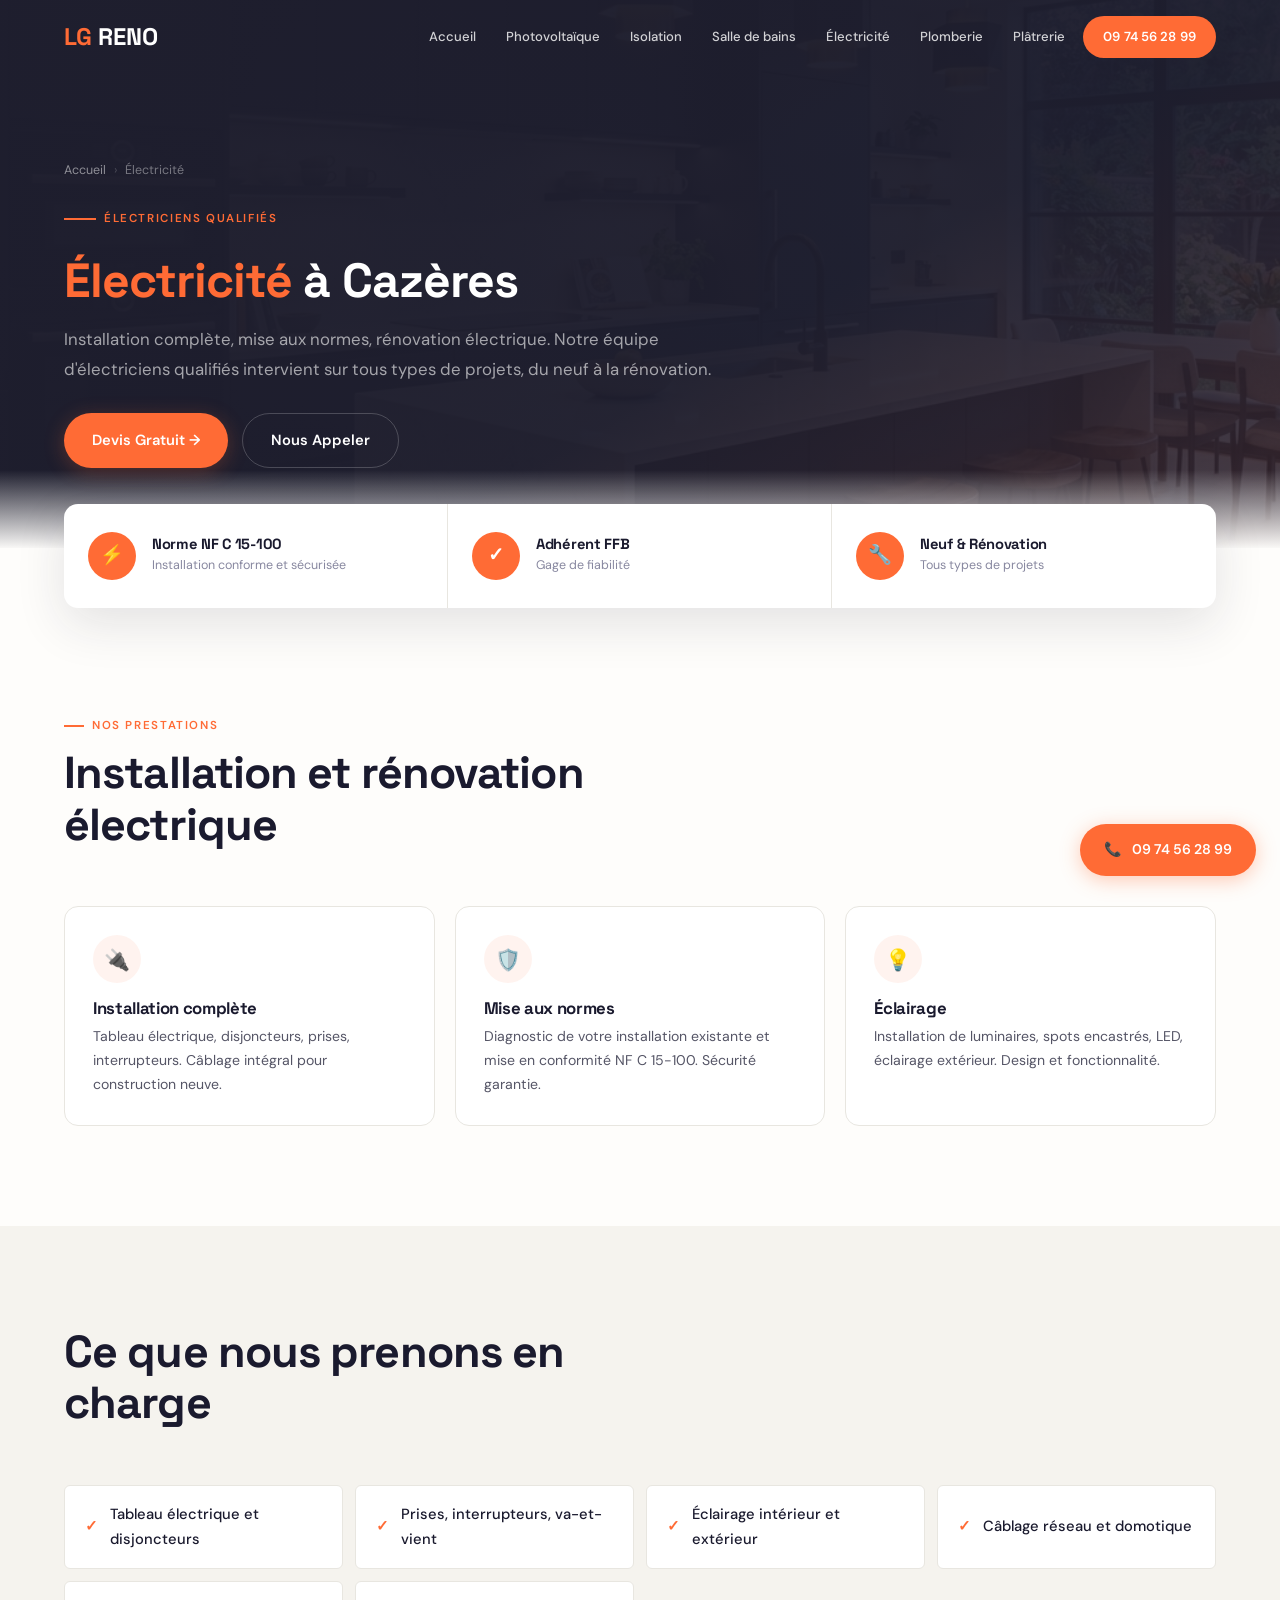
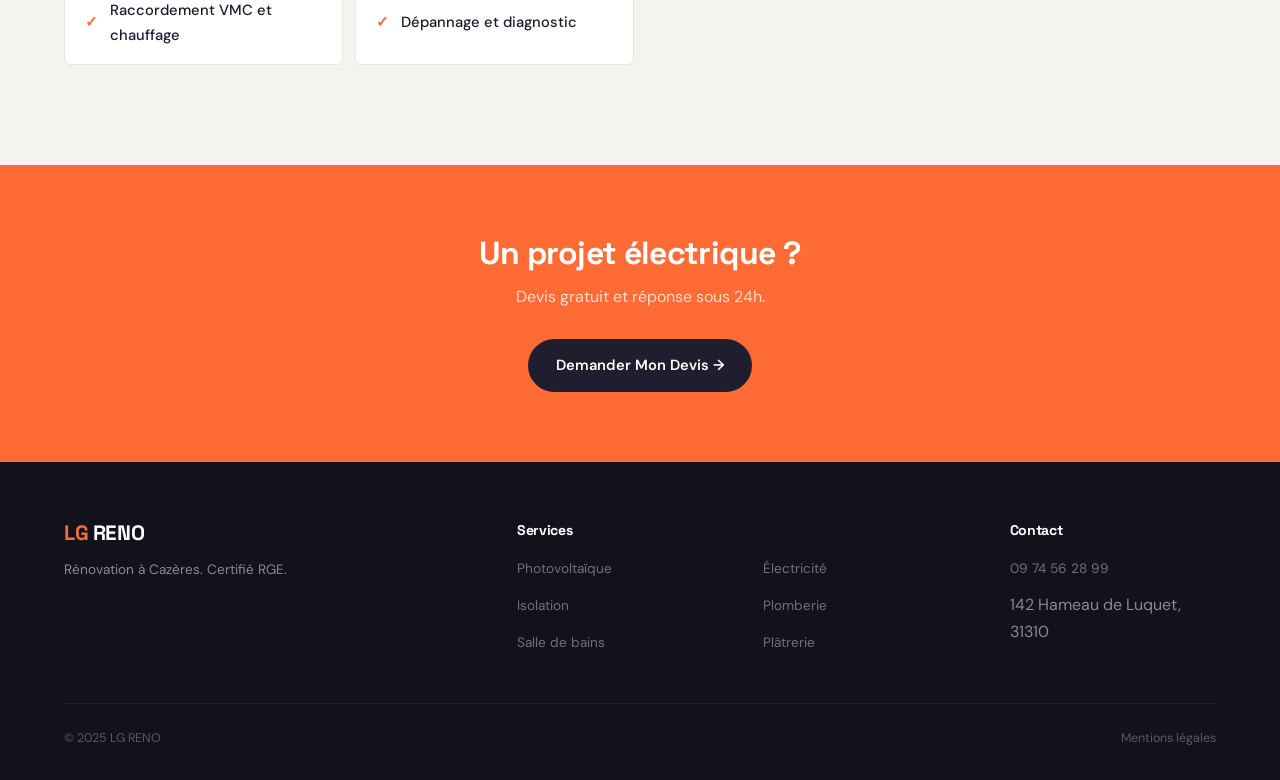
==== services/electricite.html @ 872f0746 "refactor: nouvelle DA orange/charcoal + 6 pages services separees (elec, plomberie, platrerie)" ====
<!DOCTYPE html>
<html lang="fr">
<head>
  <meta charset="UTF-8"><meta name="viewport" content="width=device-width, initial-scale=1.0">
  <title>Électricité à Cazères — Mise aux Normes & Rénovation | LG RENO</title>
  <meta name="description" content="Travaux d'électricité à Cazères. Mise aux normes NF C 15-100, tableau, installation complète. Neuf et rénovation. Devis gratuit LG RENO.">
  <link rel="stylesheet" href="../css/styles.css">
</head>
<body>
  <nav class="navbar" id="navbar"><div class="container"><a href="../index.html" class="nav-logo"><span class="lg">LG</span> <span class="reno">RENO</span></a><div class="nav-links" id="navLinks"><a href="../index.html">Accueil</a><a href="photovoltaique.html">Photovoltaïque</a><a href="isolation.html">Isolation</a><a href="salle-de-bains.html">Salle de bains</a><a href="electricite.html">Électricité</a><a href="plomberie.html">Plomberie</a><a href="platrerie.html">Plâtrerie</a><a href="tel:0974562899" class="nav-cta">09 74 56 28 99</a></div><button class="menu-toggle" id="menuToggle" aria-label="Menu"><span></span><span></span><span></span></button></div></nav>

  <section class="page-hero"><div class="page-hero-bg"><img src="../images/kitchen.png" alt=""></div><div class="page-hero-gradient"></div><div class="container"><div class="page-hero-content">
    <div class="page-breadcrumb"><a href="../index.html">Accueil</a><span class="sep">›</span><span>Électricité</span></div>
    <div class="hero-label">Électriciens qualifiés</div>
    <h1><span class="accent">Électricité</span> à Cazères</h1>
    <p>Installation complète, mise aux normes, rénovation électrique. Notre équipe d'électriciens qualifiés intervient sur tous types de projets, du neuf à la rénovation.</p>
    <div class="hero-buttons"><a href="../index.html#devis" class="btn btn-primary">Devis Gratuit →</a><a href="tel:0974562899" class="btn btn-outline">Nous Appeler</a></div>
  </div></div></section>

  <section class="trust-bar reveal"><div class="container"><div class="trust-grid">
    <div class="trust-item"><div class="trust-icon">⚡</div><div class="trust-text"><h4>Norme NF C 15-100</h4><p>Installation conforme et sécurisée</p></div></div>
    <div class="trust-item"><div class="trust-icon">✓</div><div class="trust-text"><h4>Adhérent FFB</h4><p>Gage de fiabilité</p></div></div>
    <div class="trust-item"><div class="trust-icon">🔧</div><div class="trust-text"><h4>Neuf & Rénovation</h4><p>Tous types de projets</p></div></div>
  </div></div></section>

  <section class="section"><div class="container">
    <div class="section-header reveal"><div class="section-label">Nos prestations</div><h2>Installation et rénovation électrique</h2></div>
    <div class="feature-grid">
      <div class="feature-card reveal"><div class="feature-icon">🔌</div><h3>Installation complète</h3><p>Tableau électrique, disjoncteurs, prises, interrupteurs. Câblage intégral pour construction neuve.</p></div>
      <div class="feature-card reveal"><div class="feature-icon">🛡️</div><h3>Mise aux normes</h3><p>Diagnostic de votre installation existante et mise en conformité NF C 15-100. Sécurité garantie.</p></div>
      <div class="feature-card reveal"><div class="feature-icon">💡</div><h3>Éclairage</h3><p>Installation de luminaires, spots encastrés, LED, éclairage extérieur. Design et fonctionnalité.</p></div>
    </div>
  </div></section>

  <section class="section section-alt"><div class="container">
    <div class="section-header reveal"><h2>Ce que nous prenons en charge</h2></div>
    <div class="expertise-list reveal">
      <div class="expertise-item"><span class="check">✓</span> Tableau électrique et disjoncteurs</div>
      <div class="expertise-item"><span class="check">✓</span> Prises, interrupteurs, va-et-vient</div>
      <div class="expertise-item"><span class="check">✓</span> Éclairage intérieur et extérieur</div>
      <div class="expertise-item"><span class="check">✓</span> Câblage réseau et domotique</div>
      <div class="expertise-item"><span class="check">✓</span> Raccordement VMC et chauffage</div>
      <div class="expertise-item"><span class="check">✓</span> Dépannage et diagnostic</div>
    </div>
  </div></section>

  <section class="cta-band reveal"><div class="container"><h2>Un projet électrique ?</h2><p>Devis gratuit et réponse sous 24h.</p><a href="../index.html#devis" class="btn btn-dark">Demander Mon Devis →</a></div></section>

  <footer class="footer"><div class="container"><div class="footer-grid"><div class="footer-brand"><h3><span class="lg">LG</span> RENO</h3><p>Rénovation à Cazères. Certifié RGE.</p></div><div><h4>Services</h4><ul><li><a href="photovoltaique.html">Photovoltaïque</a></li><li><a href="isolation.html">Isolation</a></li><li><a href="salle-de-bains.html">Salle de bains</a></li></ul></div><div><h4>&nbsp;</h4><ul><li><a href="electricite.html">Électricité</a></li><li><a href="plomberie.html">Plomberie</a></li><li><a href="platrerie.html">Plâtrerie</a></li></ul></div><div><h4>Contact</h4><ul><li><a href="tel:0974562899">09 74 56 28 99</a></li><li>142 Hameau de Luquet, 31310</li></ul></div></div><div class="footer-bottom"><p>© 2025 LG RENO</p><p><a href="#">Mentions légales</a></p></div></div></footer>
  <a href="tel:0974562899" class="floating-cta"><span class="phone-icon">📞</span><span>09 74 56 28 99</span></a>
  <script src="../js/main.js"></script>
</body>
</html>
---- css/styles.css ----
@import url('https://fonts.googleapis.com/css2?family=Space+Grotesk:wght@400;500;600;700&family=DM+Sans:wght@400;500;600&display=swap');

:root {
  --primary: #FF6B35;
  --primary-hover: #E55A28;
  --primary-light: rgba(255,107,53,0.08);
  --secondary: #1E1E2E;
  --accent: #2D5BE3;
  --bg-main: #FEFDFB;
  --bg-alt: #F5F3EE;
  --bg-dark: #12121C;
  --text-primary: #1A1A2E;
  --text-secondary: #555566;
  --text-light: #8888A0;
  --white: #FFFFFF;
  --border: #E8E6E0;
  --shadow-sm: 0 2px 8px rgba(30,30,46,0.05);
  --shadow-md: 0 8px 30px rgba(30,30,46,0.08);
  --shadow-lg: 0 16px 50px rgba(30,30,46,0.12);
  --radius: 6px;
  --radius-lg: 14px;
  --radius-xl: 24px;
  --transition: 0.35s cubic-bezier(0.22,1,0.36,1);
  --max-width: 1200px;
}

*,*::before,*::after{box-sizing:border-box;margin:0;padding:0}
html{scroll-behavior:smooth;font-size:16px}
body{font-family:'DM Sans',sans-serif;color:var(--text-primary);background:var(--bg-main);line-height:1.7;-webkit-font-smoothing:antialiased;overflow-x:hidden}
h1,h2,h3,h4{font-family:'Space Grotesk',sans-serif;font-weight:700;line-height:1.15;letter-spacing:-0.02em}
a{text-decoration:none;color:inherit;transition:var(--transition)}
img{max-width:100%;height:auto;display:block}
ul{list-style:none}
.container{max-width:var(--max-width);margin:0 auto;padding:0 24px}

.reveal{opacity:0;transform:translateY(30px);transition:opacity 0.7s ease,transform 0.7s ease}
.reveal.visible{opacity:1;transform:translateY(0)}

/* ── NAVBAR ── */
.navbar{position:fixed;top:0;left:0;right:0;z-index:1000;padding:16px 0;background:transparent;transition:var(--transition)}
.navbar.scrolled{background:rgba(254,253,251,0.96);backdrop-filter:blur(16px);box-shadow:0 1px 0 var(--border);padding:12px 0}
.navbar .container{display:flex;align-items:center;justify-content:space-between}
.nav-logo{font-family:'Space Grotesk',sans-serif;font-weight:700;font-size:1.5rem}
.nav-logo .lg{color:var(--primary)}
.nav-logo .reno{color:var(--white)}
.navbar.scrolled .nav-logo .reno{color:var(--secondary)}
.nav-links{display:flex;align-items:center;gap:6px}
.nav-links a{font-size:0.82rem;font-weight:500;color:rgba(255,255,255,0.8);padding:6px 12px;border-radius:var(--radius);transition:var(--transition)}
.nav-links a:hover{background:rgba(255,255,255,0.1)}
.navbar.scrolled .nav-links a{color:var(--text-secondary)}
.navbar.scrolled .nav-links a:hover{background:var(--primary-light);color:var(--primary)}
.nav-cta{background:var(--primary)!important;color:var(--white)!important;padding:10px 20px!important;border-radius:50px!important;font-weight:600!important;letter-spacing:0.01em}
.nav-cta:hover{background:var(--primary-hover)!important;transform:translateY(-1px)}
.menu-toggle{display:none;flex-direction:column;gap:5px;cursor:pointer;background:none;border:none;padding:4px}
.menu-toggle span{width:22px;height:2px;background:var(--white);transition:var(--transition)}
.navbar.scrolled .menu-toggle span{background:var(--text-primary)}

/* ── HERO ── */
.hero{position:relative;min-height:100vh;display:flex;align-items:center;background:var(--secondary);overflow:hidden}
.hero-bg{position:absolute;inset:0;background:url('images/hero-bg.png') center/cover no-repeat;opacity:0.25}
.hero-gradient{position:absolute;inset:0;background:linear-gradient(150deg,rgba(30,30,46,0.95) 0%,rgba(30,30,46,0.7) 40%,rgba(255,107,53,0.15) 100%)}
.hero::after{content:'';position:absolute;bottom:-2px;left:0;right:0;height:120px;background:linear-gradient(to top,var(--bg-main),transparent);z-index:2}
.hero-content{position:relative;z-index:3;max-width:680px;padding:140px 0 100px}
.hero-label{display:inline-flex;align-items:center;gap:8px;font-size:0.72rem;font-weight:600;text-transform:uppercase;letter-spacing:0.14em;color:var(--primary);margin-bottom:24px}
.hero-label::before{content:'';width:32px;height:2px;background:var(--primary)}
.hero h1{font-size:clamp(2.6rem,5.5vw,4rem);color:var(--white);margin-bottom:22px}
.hero h1 .accent{color:var(--primary)}
.hero-subtitle{font-size:1.05rem;color:rgba(255,255,255,0.6);margin-bottom:40px;line-height:1.8;max-width:560px}
.hero-buttons{display:flex;gap:14px;flex-wrap:wrap}
.hero-stats{display:flex;gap:40px;margin-top:56px;padding-top:32px;border-top:1px solid rgba(255,255,255,0.08)}
.hero-stat{text-align:left}
.hero-stat .num{font-family:'Space Grotesk',sans-serif;font-size:2rem;font-weight:700;color:var(--primary)}
.hero-stat .label{font-size:0.78rem;color:rgba(255,255,255,0.4);text-transform:uppercase;letter-spacing:0.08em}

/* ── BUTTONS ── */
.btn{display:inline-flex;align-items:center;gap:8px;padding:14px 28px;border-radius:50px;font-family:'DM Sans',sans-serif;font-weight:600;font-size:0.92rem;cursor:pointer;transition:var(--transition);border:none}
.btn-primary{background:var(--primary);color:var(--white);box-shadow:0 4px 20px rgba(255,107,53,0.25)}
.btn-primary:hover{background:var(--primary-hover);transform:translateY(-2px);box-shadow:0 8px 30px rgba(255,107,53,0.35)}
.btn-outline{background:transparent;color:var(--white);border:1.5px solid rgba(255,255,255,0.2)}
.btn-outline:hover{background:rgba(255,255,255,0.06);border-color:rgba(255,255,255,0.4)}
.btn-dark{background:var(--secondary);color:var(--white)}
.btn-dark:hover{background:#2a2a3e}

/* ── TRUST BAR ── */
.trust-bar{padding:0;position:relative;z-index:5;margin-top:-44px}
.trust-grid{display:grid;grid-template-columns:repeat(3,1fr);gap:0;background:var(--white);border-radius:var(--radius-lg);overflow:hidden;box-shadow:var(--shadow-lg)}
.trust-item{padding:28px 24px;display:flex;align-items:center;gap:16px;border-right:1px solid var(--border);transition:var(--transition)}
.trust-item:last-child{border-right:none}
.trust-item:hover{background:var(--primary-light)}
.trust-icon{flex-shrink:0;width:48px;height:48px;display:flex;align-items:center;justify-content:center;border-radius:50%;background:var(--primary);color:var(--white);font-size:1.2rem;font-weight:700}
.trust-text h4{font-family:'Space Grotesk',sans-serif;font-size:0.92rem;font-weight:700;margin-bottom:2px}
.trust-text p{font-size:0.78rem;color:var(--text-light)}

/* ── SECTIONS ── */
.section{padding:100px 0}
.section-alt{background:var(--bg-alt)}
.section-dark{background:var(--bg-dark);color:var(--white)}
.section-header{max-width:620px;margin-bottom:56px}
.section-header.center{text-align:center;margin-left:auto;margin-right:auto}
.section-label{display:inline-flex;align-items:center;gap:8px;font-size:0.72rem;font-weight:600;text-transform:uppercase;letter-spacing:0.14em;color:var(--primary);margin-bottom:12px}
.section-label::before{content:'';width:20px;height:2px;background:var(--primary)}
.section-header h2{font-size:clamp(2rem,3.5vw,2.8rem);margin-bottom:14px}
.section-dark .section-header h2{color:var(--white)}
.section-header p{color:var(--text-secondary);font-size:1rem;line-height:1.8}
.section-dark .section-header p{color:rgba(255,255,255,0.5)}

/* ── SERVICES GRID ── */
.services-grid{display:grid;grid-template-columns:repeat(3,1fr);gap:20px}
.service-card{position:relative;border-radius:var(--radius-lg);overflow:hidden;background:var(--white);border:1px solid var(--border);transition:var(--transition);display:block;text-decoration:none;color:inherit}
.service-card:hover{transform:translateY(-6px);box-shadow:var(--shadow-lg);border-color:transparent}
.service-card:hover .service-number{color:var(--primary)}
.service-number{position:absolute;top:16px;right:20px;font-family:'Space Grotesk',sans-serif;font-size:3rem;font-weight:700;color:rgba(0,0,0,0.04);line-height:1;transition:var(--transition)}
.service-body{padding:28px}
.service-emoji{font-size:2rem;margin-bottom:14px;display:block}
.service-body h3{font-size:1.1rem;margin-bottom:8px}
.service-body p{color:var(--text-secondary);font-size:0.88rem;line-height:1.7;margin-bottom:18px}
.service-link{display:inline-flex;align-items:center;gap:6px;color:var(--primary);font-weight:600;font-size:0.82rem;transition:var(--transition)}
.service-link:hover{gap:12px}

/* ── BEFORE/AFTER SLIDER ── */
.ba-section{padding:100px 0;background:var(--bg-dark)}
.ba-container{max-width:820px;margin:0 auto;position:relative;border-radius:var(--radius-xl);overflow:hidden;box-shadow:var(--shadow-lg);aspect-ratio:16/9;cursor:ew-resize;user-select:none}
.ba-container img{position:absolute;top:0;left:0;width:100%;height:100%;object-fit:cover}
.ba-after{clip-path:inset(0 0 0 50%)}
.ba-slider{position:absolute;top:0;bottom:0;left:50%;width:3px;background:var(--primary);z-index:10;cursor:ew-resize}
.ba-slider::before{content:'⟨⟩';position:absolute;top:50%;left:50%;transform:translate(-50%,-50%);width:48px;height:48px;background:var(--primary);border-radius:50%;display:flex;align-items:center;justify-content:center;color:var(--white);font-weight:700;font-size:0.85rem;box-shadow:0 4px 20px rgba(255,107,53,0.4)}
.ba-label{position:absolute;bottom:20px;padding:6px 18px;background:rgba(30,30,46,0.85);color:var(--white);border-radius:50px;font-size:0.72rem;font-weight:600;text-transform:uppercase;letter-spacing:0.08em;z-index:5;backdrop-filter:blur(4px)}
.ba-label-before{left:20px}
.ba-label-after{right:20px}

/* ── TESTIMONIALS ── */
.testimonials-grid{display:grid;grid-template-columns:repeat(2,1fr);gap:24px}
.testimonial-card{background:var(--white);border-radius:var(--radius-lg);padding:32px;border:1px solid var(--border);transition:var(--transition);position:relative}
.testimonial-card::before{content:'"';position:absolute;top:16px;right:24px;font-family:'Space Grotesk',sans-serif;font-size:5rem;font-weight:700;color:var(--primary-light);line-height:1}
.testimonial-card:hover{box-shadow:var(--shadow-md);transform:translateY(-3px)}
.testimonial-stars{color:var(--primary);font-size:0.9rem;margin-bottom:14px;letter-spacing:2px}
.testimonial-text{font-size:0.92rem;color:var(--text-secondary);line-height:1.8;margin-bottom:20px;position:relative;z-index:1}
.testimonial-author{display:flex;align-items:center;gap:12px}
.testimonial-avatar{width:42px;height:42px;border-radius:50%;background:var(--primary);display:flex;align-items:center;justify-content:center;font-weight:700;color:var(--white);font-size:0.85rem;font-family:'Space Grotesk',sans-serif}
.testimonial-name{font-weight:600;font-size:0.88rem}
.testimonial-location{font-size:0.75rem;color:var(--text-light)}

/* ── MULTI-STEP QUOTE FORM ── */
.quote-section{padding:100px 0;background:var(--secondary)}
.quote-wrapper{max-width:680px;margin:0 auto;text-align:center}
.quote-wrapper .section-header h2{color:var(--white)}
.quote-wrapper .section-header p{color:rgba(255,255,255,0.5)}
.quote-card{background:rgba(255,255,255,0.04);border:1px solid rgba(255,255,255,0.08);border-radius:var(--radius-xl);padding:40px;text-align:left}
.step{display:none}.step.active{display:block}
.step-indicator{display:flex;justify-content:center;gap:6px;margin-bottom:28px}
.step-dot{width:8px;height:8px;border-radius:50%;background:rgba(255,255,255,0.15);transition:var(--transition)}
.step-dot.active{background:var(--primary);width:24px;border-radius:8px}
.step h3{color:var(--white);font-size:1.25rem;margin-bottom:22px;text-align:center}
.option-grid{display:grid;grid-template-columns:repeat(3,1fr);gap:10px}
.option-btn{padding:18px 10px;background:rgba(255,255,255,0.03);border:1.5px solid rgba(255,255,255,0.1);border-radius:var(--radius-lg);color:rgba(255,255,255,0.7);font-family:'DM Sans',sans-serif;font-size:0.82rem;font-weight:500;cursor:pointer;transition:var(--transition);text-align:center;display:flex;flex-direction:column;align-items:center;gap:8px}
.option-btn .icon{font-size:1.6rem}
.option-btn:hover,.option-btn.selected{border-color:var(--primary);background:rgba(255,107,53,0.08);color:var(--primary)}
.form-group{margin-bottom:14px}
.form-group label{display:block;font-size:0.82rem;font-weight:500;color:rgba(255,255,255,0.6);margin-bottom:6px}
.form-group input,.form-group select{width:100%;padding:14px 16px;border:1.5px solid rgba(255,255,255,0.1);border-radius:var(--radius);font-family:'DM Sans',sans-serif;font-size:0.92rem;color:var(--white);background:rgba(255,255,255,0.04);outline:none;transition:var(--transition)}
.form-group input:focus{border-color:var(--primary);box-shadow:0 0 0 3px rgba(255,107,53,0.1)}
.form-group input::placeholder{color:rgba(255,255,255,0.2)}
.form-row{display:grid;grid-template-columns:1fr 1fr;gap:12px}
.step-nav{display:flex;justify-content:space-between;margin-top:24px}
.btn-step{padding:12px 28px;border-radius:50px;font-family:'DM Sans',sans-serif;font-weight:600;font-size:0.88rem;cursor:pointer;border:none;transition:var(--transition)}
.btn-step-back{background:transparent;color:rgba(255,255,255,0.4);border:1px solid rgba(255,255,255,0.1)}
.btn-step-back:hover{color:var(--white);border-color:rgba(255,255,255,0.3)}
.btn-step-next{background:var(--primary);color:var(--white)}
.btn-step-next:hover{background:var(--primary-hover)}

/* ── FLOATING CTA ── */
.floating-cta{position:fixed;bottom:24px;right:24px;z-index:999;display:flex;align-items:center;gap:10px;background:var(--primary);color:var(--white);padding:14px 24px;border-radius:50px;font-weight:600;font-size:0.88rem;box-shadow:0 4px 20px rgba(255,107,53,0.35);transition:var(--transition);cursor:pointer}
.floating-cta:hover{transform:scale(1.06);box-shadow:0 6px 30px rgba(255,107,53,0.45)}

/* ── CTA BAND ── */
.cta-band{padding:70px 0;background:var(--primary);text-align:center}
.cta-band h2{color:var(--white);font-size:clamp(1.5rem,2.5vw,2.2rem);margin-bottom:12px}
.cta-band p{color:rgba(255,255,255,0.75);margin-bottom:28px;max-width:500px;margin-left:auto;margin-right:auto}

/* ── PAGE HERO (service pages) ── */
.page-hero{position:relative;padding:160px 0 80px;background:var(--secondary);overflow:hidden}
.page-hero-bg{position:absolute;inset:0;opacity:0.15}
.page-hero-bg img{width:100%;height:100%;object-fit:cover}
.page-hero-gradient{position:absolute;inset:0;background:linear-gradient(150deg,rgba(30,30,46,0.95) 0%,rgba(30,30,46,0.8) 60%,rgba(255,107,53,0.1) 100%)}
.page-hero::after{content:'';position:absolute;bottom:-2px;left:0;right:0;height:80px;background:linear-gradient(to top,var(--bg-main),transparent)}
.page-hero .container{position:relative;z-index:2}
.page-hero-content{max-width:660px}
.page-breadcrumb{display:flex;align-items:center;gap:8px;font-size:0.78rem;color:rgba(255,255,255,0.4);margin-bottom:20px}
.page-breadcrumb a{color:rgba(255,255,255,0.5)}.page-breadcrumb a:hover{color:var(--primary)}
.page-breadcrumb .sep{color:rgba(255,255,255,0.2)}
.page-hero h1{font-size:clamp(2.2rem,4.5vw,3rem);color:var(--white);margin-bottom:16px}
.page-hero h1 .accent{color:var(--primary)}
.page-hero p{font-size:1.05rem;color:rgba(255,255,255,0.6);line-height:1.8;margin-bottom:28px}
.page-hero .hero-buttons{display:flex;gap:14px;flex-wrap:wrap}

/* ── FEATURE GRID ── */
.feature-grid{display:grid;grid-template-columns:repeat(3,1fr);gap:20px}
.feature-card{background:var(--white);border:1px solid var(--border);border-radius:var(--radius-lg);padding:28px;transition:var(--transition)}
.feature-card:hover{transform:translateY(-4px);box-shadow:var(--shadow-md);border-color:var(--primary)}
.feature-icon{width:48px;height:48px;border-radius:50%;background:var(--primary-light);display:flex;align-items:center;justify-content:center;font-size:1.3rem;margin-bottom:16px}
.feature-card h3{font-size:1.05rem;margin-bottom:6px}
.feature-card p{color:var(--text-secondary);font-size:0.88rem;line-height:1.7}

/* ── EXPERTISE LIST ── */
.expertise-list{display:grid;grid-template-columns:repeat(auto-fit,minmax(260px,1fr));gap:12px}
.expertise-item{display:flex;align-items:center;gap:12px;padding:16px 20px;background:var(--white);border-radius:var(--radius);border:1px solid var(--border);font-size:0.92rem;font-weight:500;transition:var(--transition)}
.expertise-item:hover{border-color:var(--primary);box-shadow:0 0 0 3px var(--primary-light)}
.expertise-item .check{color:var(--primary);font-weight:700;flex-shrink:0}

/* ── FOOTER ── */
.footer{background:var(--bg-dark);color:rgba(255,255,255,0.5);padding:60px 0 30px}
.footer-grid{display:grid;grid-template-columns:2fr 1fr 1fr 1fr;gap:40px;margin-bottom:48px}
.footer-brand h3{color:var(--white);font-size:1.3rem;margin-bottom:12px;font-family:'Space Grotesk',sans-serif}
.footer-brand h3 .lg{color:var(--primary)}
.footer-brand p{font-size:0.85rem;line-height:1.8;max-width:300px}
.footer h4{color:var(--white);font-size:0.88rem;margin-bottom:16px;font-family:'Space Grotesk',sans-serif}
.footer ul{display:flex;flex-direction:column;gap:10px}
.footer ul a{font-size:0.85rem;color:rgba(255,255,255,0.4)}.footer ul a:hover{color:var(--primary)}
.footer-bottom{border-top:1px solid rgba(255,255,255,0.06);padding-top:24px;display:flex;justify-content:space-between;font-size:0.78rem;color:rgba(255,255,255,0.3)}

/* ── RESPONSIVE ── */
@media(max-width:1024px){.services-grid{grid-template-columns:repeat(2,1fr)}.feature-grid{grid-template-columns:repeat(2,1fr)}.footer-grid{grid-template-columns:1fr 1fr}}
@media(max-width:768px){
  .nav-links{display:none}.menu-toggle{display:flex}
  .nav-links.active{display:flex;flex-direction:column;position:fixed;top:0;left:0;right:0;bottom:0;background:rgba(18,18,28,0.98);backdrop-filter:blur(20px);justify-content:center;align-items:center;gap:20px;z-index:999}
  .nav-links.active a{color:var(--white);font-size:1.05rem}
  .trust-grid{grid-template-columns:1fr}.trust-item{border-right:none;border-bottom:1px solid var(--border)}.trust-item:last-child{border-bottom:none}
  .services-grid,.feature-grid,.testimonials-grid{grid-template-columns:1fr}
  .option-grid{grid-template-columns:repeat(2,1fr)}.form-row{grid-template-columns:1fr}
  .hero-stats{flex-direction:column;gap:16px}
  .footer-grid{grid-template-columns:1fr;gap:28px}
  .footer-bottom{flex-direction:column;gap:8px;text-align:center}
  .floating-cta span:not(.phone-icon){display:none}.floating-cta{padding:16px;border-radius:50%}
}
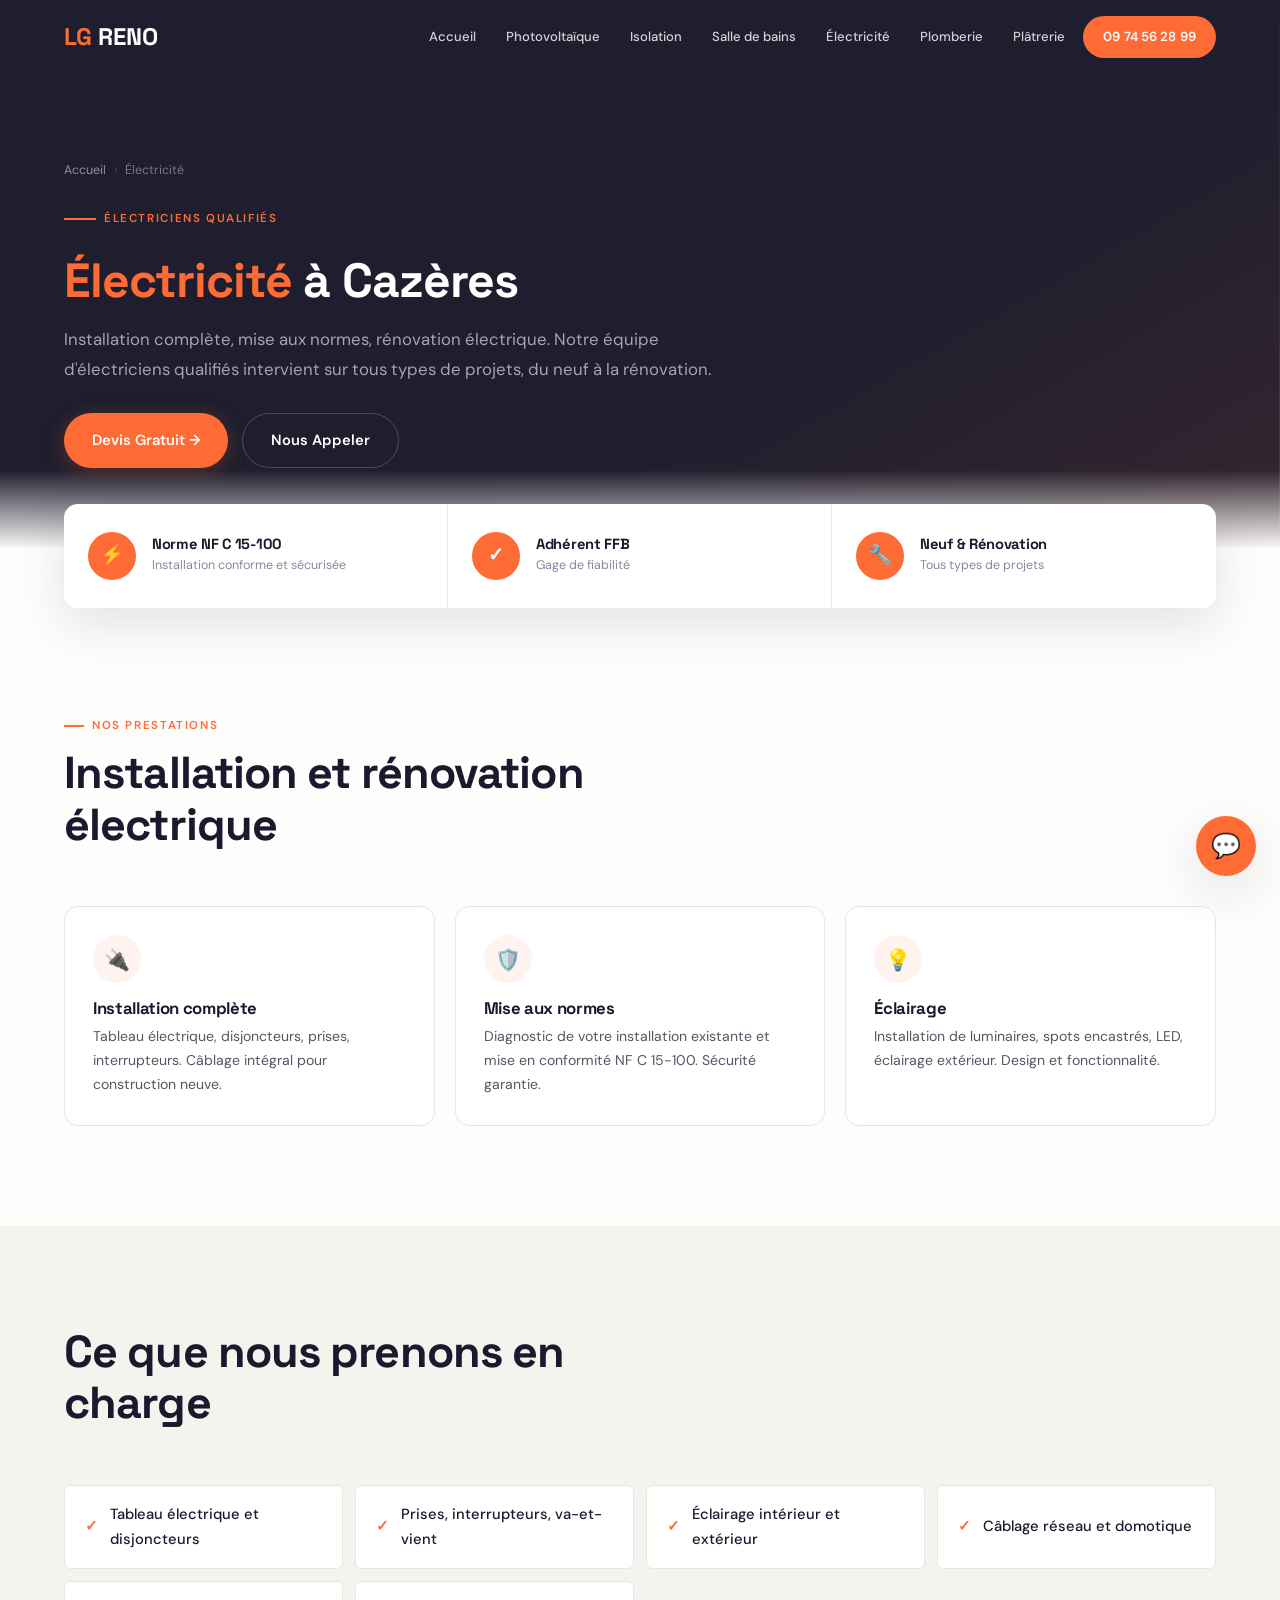
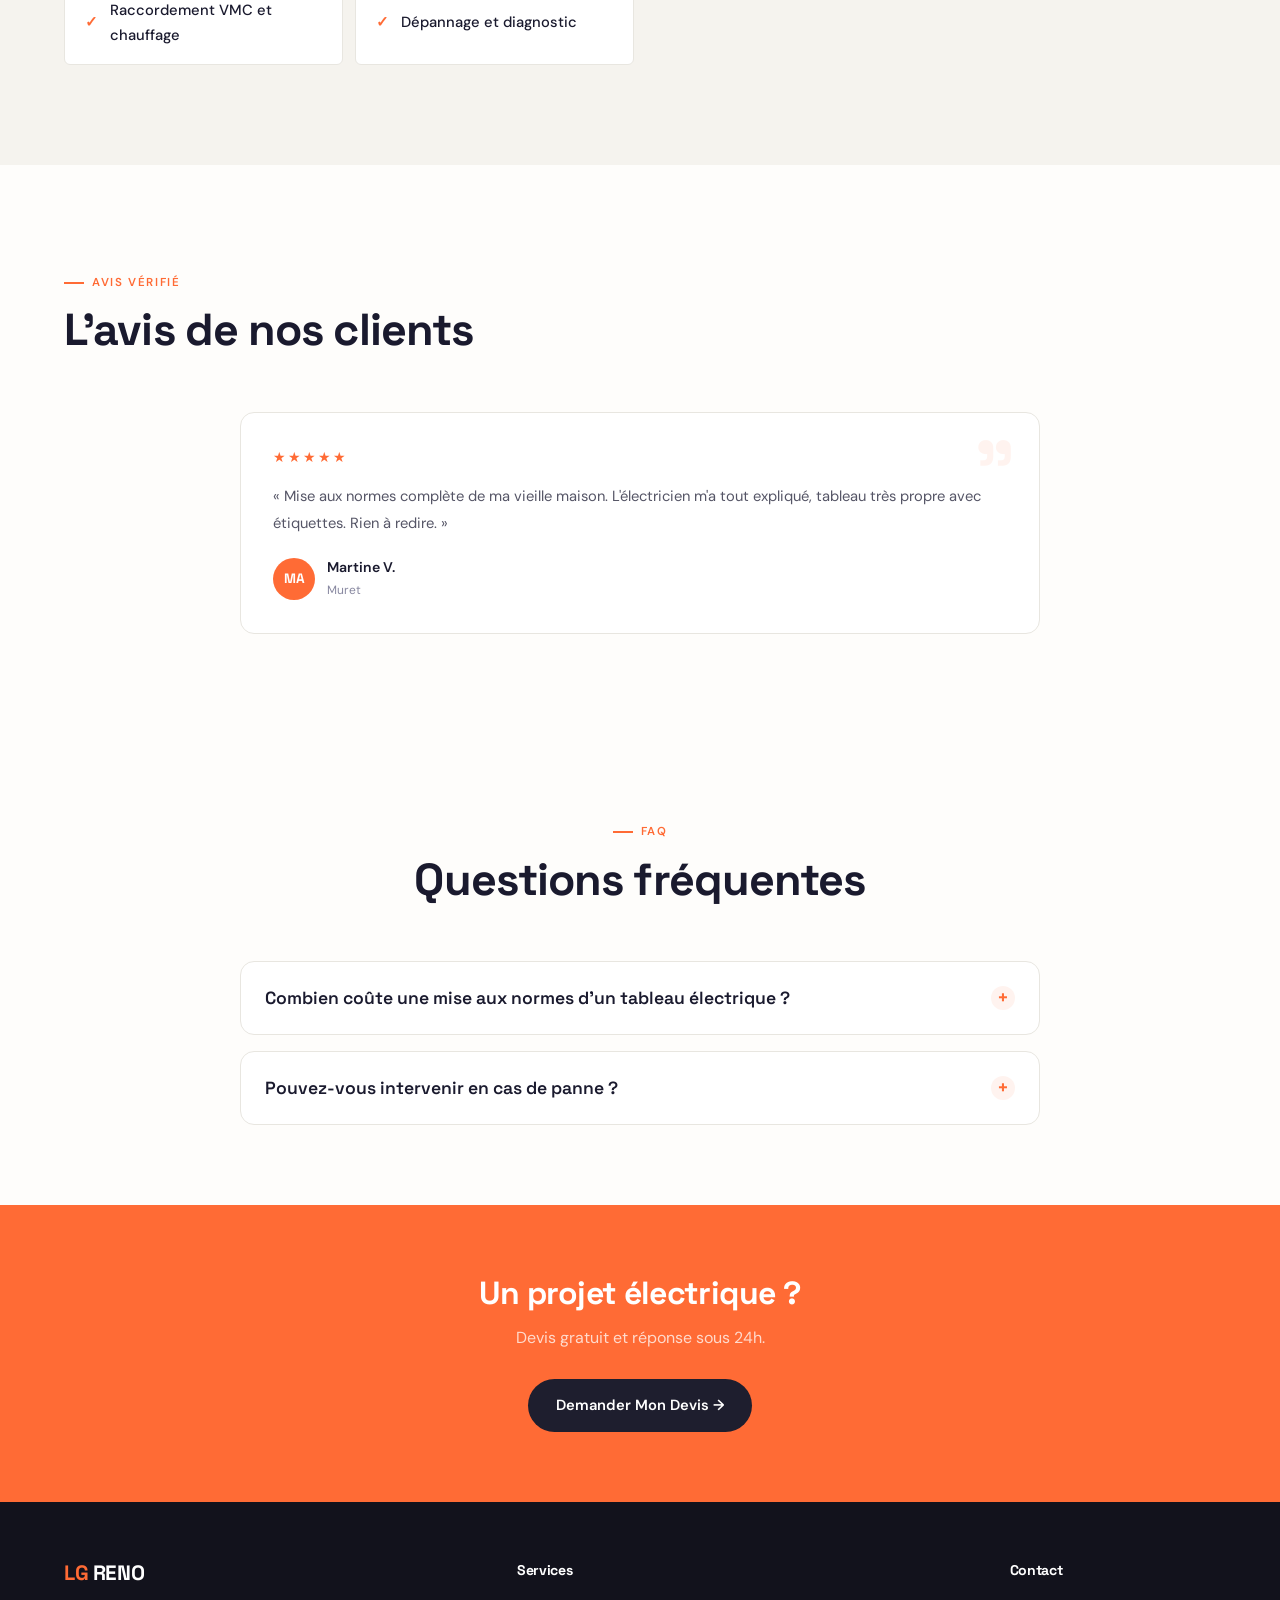
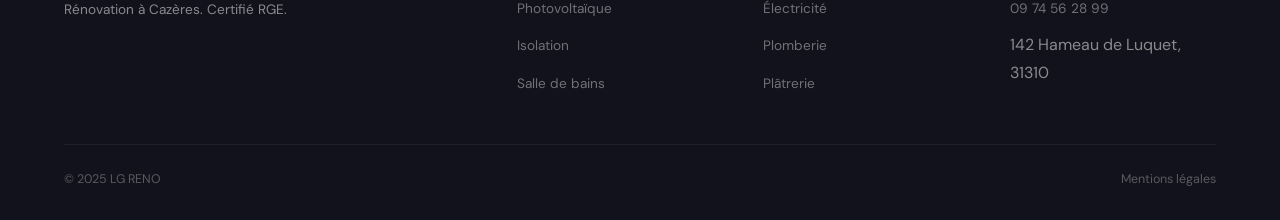
==== commit 740a57e6: "feat(premium): WhatsApp speed dial, specific testimonials, FAQ JSON-LD, WebP pictures with lazy load" ====
--- a/services/electricite.html
+++ b/services/electricite.html
@@ -5,11 +5,36 @@
   <title>Électricité à Cazères — Mise aux Normes & Rénovation | LG RENO</title>
   <meta name="description" content="Travaux d'électricité à Cazères. Mise aux normes NF C 15-100, tableau, installation complète. Neuf et rénovation. Devis gratuit LG RENO.">
   <link rel="stylesheet" href="../css/styles.css">
+
+  <script type="application/ld+json">
+  {
+  "@context": "https://schema.org",
+  "@type": "FAQPage",
+  "mainEntity": [
+    {
+      "@type": "Question",
+      "name": "Combien coûte une mise aux normes d'un tableau électrique ?",
+      "acceptedAnswer": {
+        "@type": "Answer",
+        "text": "Le prix dépend du nombre de circuits et de la taille du logement, mais comptez généralement entre 800€ et 1500€ pour le remplacement complet d'un tableau avec disjoncteurs différentiels."
+      }
+    },
+    {
+      "@type": "Question",
+      "name": "Pouvez-vous intervenir en cas de panne ?",
+      "acceptedAnswer": {
+        "@type": "Answer",
+        "text": "Oui, nous proposons un service de diagnostic et de dépannage rapide sur Cazères et dans un rayon de 20km."
+      }
+    }
+  ]
+}
+  </script>
 </head>
 <body>
   <nav class="navbar" id="navbar"><div class="container"><a href="../index.html" class="nav-logo"><span class="lg">LG</span> <span class="reno">RENO</span></a><div class="nav-links" id="navLinks"><a href="../index.html">Accueil</a><a href="photovoltaique.html">Photovoltaïque</a><a href="isolation.html">Isolation</a><a href="salle-de-bains.html">Salle de bains</a><a href="electricite.html">Électricité</a><a href="plomberie.html">Plomberie</a><a href="platrerie.html">Plâtrerie</a><a href="tel:0974562899" class="nav-cta">09 74 56 28 99</a></div><button class="menu-toggle" id="menuToggle" aria-label="Menu"><span></span><span></span><span></span></button></div></nav>
 
-  <section class="page-hero"><div class="page-hero-bg"><img src="../images/kitchen.png" alt=""></div><div class="page-hero-gradient"></div><div class="container"><div class="page-hero-content">
+  <section class="page-hero"><div class="page-hero-bg"><picture><source srcset="../images/kitchen.webp" type="image/webp"><img src="../images/kitchen.png"  alt=""></picture></div><div class="page-hero-gradient"></div><div class="container"><div class="page-hero-content">
     <div class="page-breadcrumb"><a href="../index.html">Accueil</a><span class="sep">›</span><span>Électricité</span></div>
     <div class="hero-label">Électriciens qualifiés</div>
     <h1><span class="accent">Électricité</span> à Cazères</h1>
@@ -44,10 +69,46 @@
     </div>
   </div></section>
 
-  <section class="cta-band reveal"><div class="container"><h2>Un projet électrique ?</h2><p>Devis gratuit et réponse sous 24h.</p><a href="../index.html#devis" class="btn btn-dark">Demander Mon Devis →</a></div></section>
+  <!-- FAQ INJECTED -->
+  <section class="section"><div class="container">
+    <div class="section-header reveal"><div class="section-label">Avis vérifié</div><h2>L'avis de nos clients</h2></div>
+    <div class="testimonials-grid" style="grid-template-columns:1fr; max-width:800px; margin:0 auto;">
+      <div class="testimonial-card reveal">
+        <div class="testimonial-stars">★★★★★</div>
+        <p class="testimonial-text">« Mise aux normes complète de ma vieille maison. L'électricien m'a tout expliqué, tableau très propre avec étiquettes. Rien à redire. »</p>
+        <div class="testimonial-author"><div class="testimonial-avatar">MA</div><div><div class="testimonial-name">Martine V.</div><div class="testimonial-location">Muret</div></div></div>
+      </div>
+    </div>
+  </div></section>
+
+  <section class="faq-section section-alt"><div class="container">
+    <div class="section-header center reveal"><div class="section-label" style="justify-content:center">FAQ</div><h2 style="color:var(--text-primary)">Questions fréquentes</h2></div>
+    <div class="faq-list reveal">
+      <div class="faq-item">
+        <button class="faq-question"><span>Combien coûte une mise aux normes d'un tableau électrique ?</span><span class="faq-icon">+</span></button>
+        <div class="faq-answer"><div class="faq-answer-inner">Le prix dépend du nombre de circuits et de la taille du logement, mais comptez généralement entre 800€ et 1500€ pour le remplacement complet d'un tableau avec disjoncteurs différentiels.</div></div>
+      </div>
+      <div class="faq-item">
+        <button class="faq-question"><span>Pouvez-vous intervenir en cas de panne ?</span><span class="faq-icon">+</span></button>
+        <div class="faq-answer"><div class="faq-answer-inner">Oui, nous proposons un service de diagnostic et de dépannage rapide sur Cazères et dans un rayon de 20km.</div></div>
+      </div>
+    </div>
+  </div></section>
+
+<section class="cta-band reveal"><div class="container"><h2>Un projet électrique ?</h2><p>Devis gratuit et réponse sous 24h.</p><a href="../index.html#devis" class="btn btn-dark">Demander Mon Devis →</a></div></section>
 
   <footer class="footer"><div class="container"><div class="footer-grid"><div class="footer-brand"><h3><span class="lg">LG</span> RENO</h3><p>Rénovation à Cazères. Certifié RGE.</p></div><div><h4>Services</h4><ul><li><a href="photovoltaique.html">Photovoltaïque</a></li><li><a href="isolation.html">Isolation</a></li><li><a href="salle-de-bains.html">Salle de bains</a></li></ul></div><div><h4>&nbsp;</h4><ul><li><a href="electricite.html">Électricité</a></li><li><a href="plomberie.html">Plomberie</a></li><li><a href="platrerie.html">Plâtrerie</a></li></ul></div><div><h4>Contact</h4><ul><li><a href="tel:0974562899">09 74 56 28 99</a></li><li>142 Hameau de Luquet, 31310</li></ul></div></div><div class="footer-bottom"><p>© 2025 LG RENO</p><p><a href="#">Mentions légales</a></p></div></div></footer>
-  <a href="tel:0974562899" class="floating-cta"><span class="phone-icon">📞</span><span>09 74 56 28 99</span></a>
+    <div class="speed-dial-container" id="speedDial">
+    <div class="speed-dial-options">
+      <a href="https://wa.me/33974562899?text=Bonjour%20LG%20RENO,%20j'aimerais%20des%20renseignements%20pour%20un%20projet%20de..." target="_blank" rel="noopener" class="speed-action whatsapp">
+        <span>WhatsApp</span> 💬
+      </a>
+      <a href="tel:0974562899" class="speed-action phone">
+        <span>Appeler</span> 📞
+      </a>
+    </div>
+    <button class="speed-toggle" id="speedToggle" aria-label="Contact">💬</button>
+  </div>
   <script src="../js/main.js"></script>
 </body>
 </html>
--- a/css/styles.css
+++ b/css/styles.css
@@ -232,3 +232,39 @@
   .footer-bottom{flex-direction:column;gap:8px;text-align:center}
   .floating-cta span:not(.phone-icon){display:none}.floating-cta{padding:16px;border-radius:50%}
 }
+
+/* ── PREMIUM FEATURES ── */
+
+/* Slider Animation */
+.ba-slider.ba-hint {
+  transform: translateX(30px);
+  transition: transform 0.8s ease-in-out;
+}
+.ba-after.ba-hint-clip {
+  clip-path: inset(0 0 0 calc(50% + 30px)) !important;
+  transition: clip-path 0.8s ease-in-out;
+}
+
+/* FAQ Accordion */
+.faq-section { padding: 80px 0; background: var(--bg-main); }
+.faq-list { max-width: 800px; margin: 0 auto; display: flex; flex-direction: column; gap: 16px; }
+.faq-item { background: var(--white); border: 1px solid var(--border); border-radius: var(--radius-lg); overflow: hidden; transition: var(--transition); }
+.faq-item:hover { border-color: var(--primary-light); box-shadow: var(--shadow-sm); }
+.faq-question { width: 100%; text-align: left; background: none; border: none; padding: 24px; font-family: 'Space Grotesk', sans-serif; font-size: 1.1rem; font-weight: 600; color: var(--text-primary); cursor: pointer; display: flex; justify-content: space-between; align-items: center; }
+.faq-icon { width: 24px; height: 24px; border-radius: 50%; background: var(--primary-light); color: var(--primary); display: flex; align-items: center; justify-content: center; transition: var(--transition); font-size: 1.2rem; line-height: 1; }
+.faq-answer { max-height: 0; overflow: hidden; transition: max-height 0.4s ease, padding 0.4s ease; background: var(--white); }
+.faq-answer-inner { padding: 0 24px 24px; color: var(--text-secondary); font-size: 0.95rem; line-height: 1.7; }
+.faq-item.open .faq-icon { transform: rotate(45deg); background: var(--primary); color: var(--white); }
+.faq-item.open .faq-answer { max-height: 500px; }
+
+/* Speed Dial */
+.speed-dial-container { position: fixed; bottom: 24px; right: 24px; z-index: 1000; display: flex; flex-direction: column; align-items: flex-end; gap: 16px; }
+.speed-dial-options { display: flex; flex-direction: column; gap: 12px; opacity: 0; visibility: hidden; transform: translateY(20px); transition: var(--transition); pointer-events: none; }
+.speed-dial-container.open .speed-dial-options { opacity: 1; visibility: visible; transform: translateY(0); pointer-events: auto; }
+.speed-action { display: flex; align-items: center; gap: 12px; background: var(--white); padding: 10px 20px; border-radius: 50px; color: var(--text-primary); font-weight: 600; font-size: 0.9rem; box-shadow: var(--shadow-md); transition: var(--transition); border: 1px solid var(--border); text-decoration: none; }
+.speed-action:hover { transform: scale(1.05); }
+.speed-action.whatsapp { color: #25D366; border-color: #25D366; background: #F0FFF4; }
+.speed-action.phone { color: var(--primary); border-color: var(--primary-light); }
+.speed-toggle { background: var(--primary); color: var(--white); width: 60px; height: 60px; border-radius: 50%; border: none; font-size: 1.5rem; display: flex; align-items: center; justify-content: center; box-shadow: var(--shadow-lg); cursor: pointer; transition: var(--transition); }
+.speed-toggle:hover { transform: scale(1.1); background: var(--primary-hover); }
+.speed-dial-container.open .speed-toggle { transform: rotate(45deg); background: var(--secondary); }
